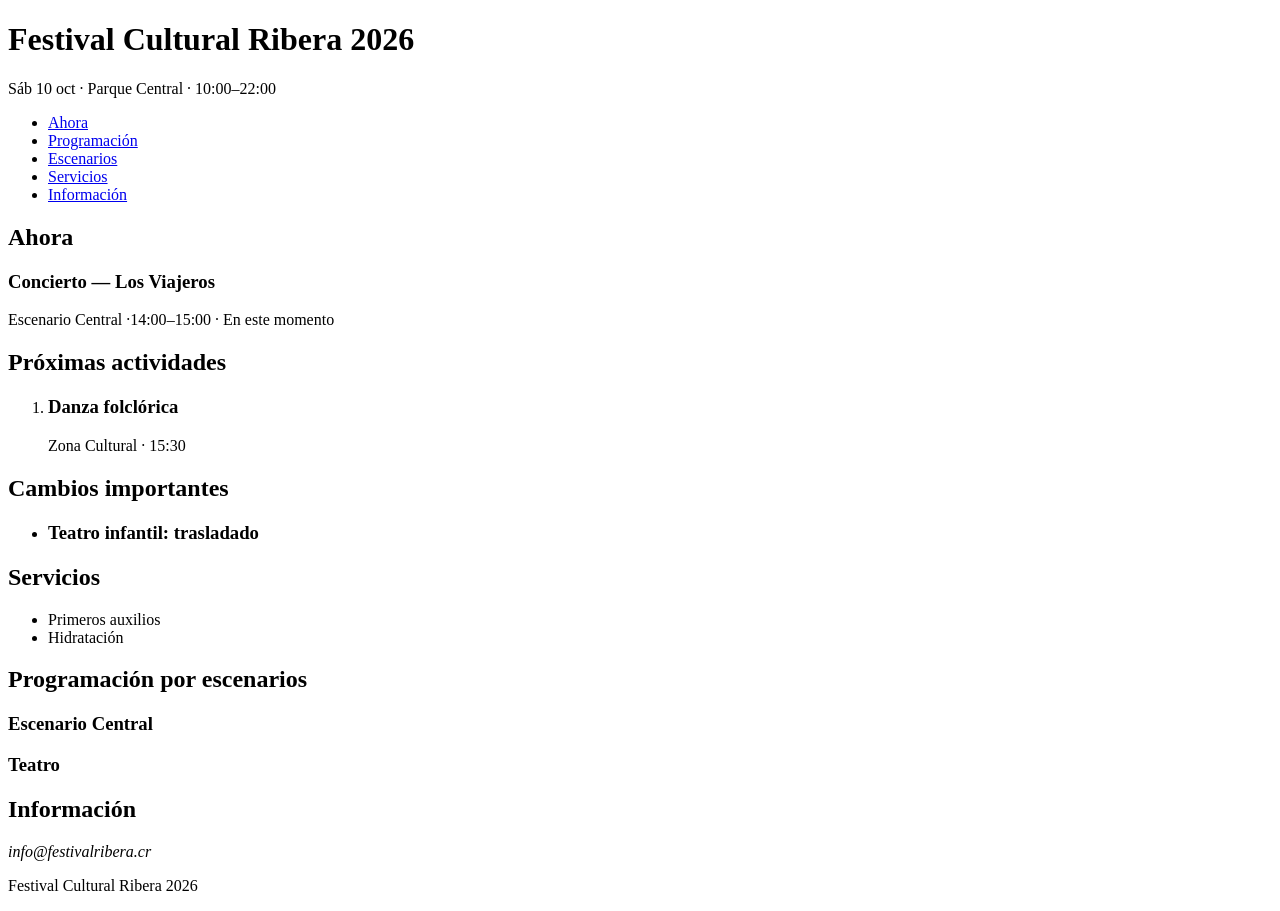
==== caso2/index.html @ f2c65383 "Creacion de jeraquia y encabezados para caso 2" ====
<!DOCTYPE html>
<html lang="es">
    <head>
        <meta charset="UTF-8">
        <meta name="viewport" content="width=device-width, initial-scale=1.0">
        <title>Centro de control * Expedicion Bosque Nuboso 2026</title>
        <link rel="stylesheet" href="css/estilos.css">
    </head>
    <body>
        <header>
            <h1>Festival Cultural Ribera 2026</h1>
            <p><time datetime="2026-10-10">Sáb 10 oct</time> · Parque Central · 10:00–22:00</p>
        </header>
        <nav aria-label="Secciones">
            <ul>
                <li><a href="#ahora"aria-current="page">Ahora</a></li>
                <li><a href="#programacion">Programación</a></li>
                <li><a href="#escenarios">Escenarios</a></li>
                <li><a href="#servicios">Servicios</a></li>
                <li><a href="#info">Información</a></li>
            </ul>
        </nav>
        <main>
            <section id="ahora" aria-labelledby="t-ahora">
                <h2 id="t-ahora">Ahora</h2>
                <article><h3>Concierto — Los Viajeros</h3>
                    <p>Escenario Central ·<time datetime="14:00">14:00</time>–<time datetime="15:00">15:00</time> · En este momento</p>
                </article>
            </section>
            <section id="proximas" aria-labelledby="t-prox">
                <h2 id="t-prox">Próximas actividades</h2>
                <ol><li>
                    <article>
                        <h3>Danza folclórica</h3>
                        <p>Zona Cultural · 15:30</p>
                    </article>
                </li></ol>
            </section>
            <section id="cambios" aria-labelledby="t-cam">
                <h2 id="t-cam">Cambios importantes</h2>
                <ul><li>
                    <article>
                        <h3>Teatro infantil: trasladado</h3>
                    </article>
                </li></ul>
            </section>
            <section id="servicios" aria-labelledby="t-serv">
                <h2 id="t-serv">Servicios</h2>
                <ul>
                    <li>Primeros auxilios</li>
                    <li>Hidratación</li>
                </ul>
            </section>
            <section id="programacion" aria-labelledby="t-prog">
                <h2 id="t-prog">Programación por escenarios</h2>
                <section>
                    <h3>Escenario Central</h3>
                </section>
            <section>
                <h3>Teatro</h3>
            </section>
        </section>
        <aside id="info" aria-labelledby="t-info">
            <h2 id="t-info">Información</h2>
            <address>info@festivalribera.cr</address>
        </aside>
    </main>
<footer>
    <p>Festival Cultural Ribera 2026</p>
</footer>
</body>
</html>
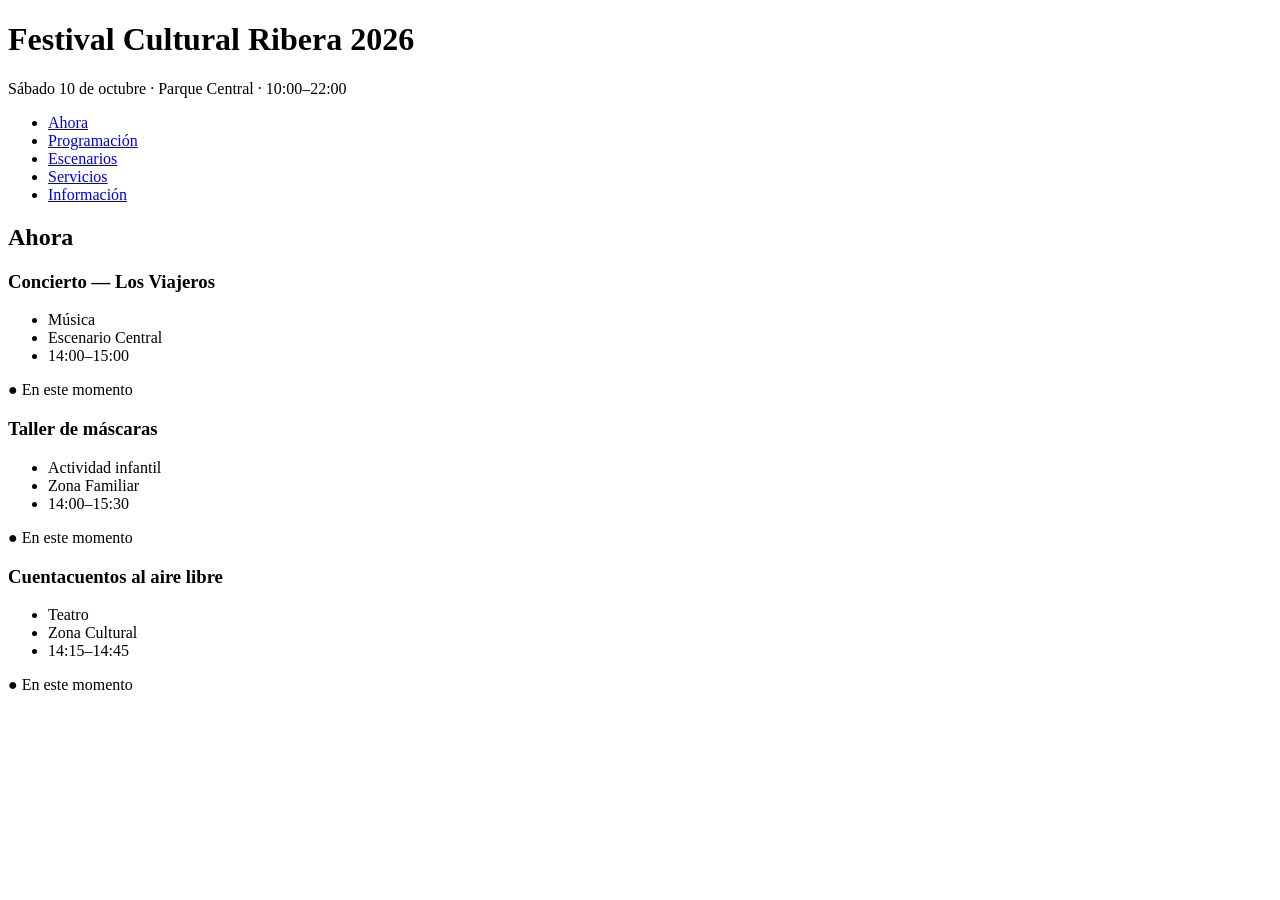
==== commit 90d6b28e: "Creacion de menu con nav y seccion Ahora para caso 2" ====
--- a/caso2/index.html
+++ b/caso2/index.html
@@ -7,66 +7,53 @@
         <link rel="stylesheet" href="css/estilos.css">
     </head>
     <body>
-        <header>
-            <h1>Festival Cultural Ribera 2026</h1>
-            <p><time datetime="2026-10-10">Sáb 10 oct</time> · Parque Central · 10:00–22:00</p>
-        </header>
-        <nav aria-label="Secciones">
-            <ul>
-                <li><a href="#ahora"aria-current="page">Ahora</a></li>
-                <li><a href="#programacion">Programación</a></li>
-                <li><a href="#escenarios">Escenarios</a></li>
-                <li><a href="#servicios">Servicios</a></li>
-                <li><a href="#info">Información</a></li>
-            </ul>
-        </nav>
-        <main>
-            <section id="ahora" aria-labelledby="t-ahora">
-                <h2 id="t-ahora">Ahora</h2>
-                <article><h3>Concierto — Los Viajeros</h3>
-                    <p>Escenario Central ·<time datetime="14:00">14:00</time>–<time datetime="15:00">15:00</time> · En este momento</p>
-                </article>
-            </section>
-            <section id="proximas" aria-labelledby="t-prox">
-                <h2 id="t-prox">Próximas actividades</h2>
-                <ol><li>
-                    <article>
-                        <h3>Danza folclórica</h3>
-                        <p>Zona Cultural · 15:30</p>
-                    </article>
-                </li></ol>
-            </section>
-            <section id="cambios" aria-labelledby="t-cam">
-                <h2 id="t-cam">Cambios importantes</h2>
-                <ul><li>
-                    <article>
-                        <h3>Teatro infantil: trasladado</h3>
-                    </article>
-                </li></ul>
-            </section>
-            <section id="servicios" aria-labelledby="t-serv">
-                <h2 id="t-serv">Servicios</h2>
-                <ul>
-                    <li>Primeros auxilios</li>
-                    <li>Hidratación</li>
-                </ul>
-            </section>
-            <section id="programacion" aria-labelledby="t-prog">
-                <h2 id="t-prog">Programación por escenarios</h2>
-                <section>
-                    <h3>Escenario Central</h3>
-                </section>
-            <section>
-                <h3>Teatro</h3>
-            </section>
-        </section>
-        <aside id="info" aria-labelledby="t-info">
-            <h2 id="t-info">Información</h2>
-            <address>info@festivalribera.cr</address>
-        </aside>
-    </main>
-<footer>
-    <p>Festival Cultural Ribera 2026</p>
-</footer>
+<header>
+  <h1>Festival Cultural Ribera 2026</h1>
+  <p>Sábado 10 de octubre · Parque Central · 10:00–22:00</p>
+</header>
+<nav aria-label="Secciones del festival">
+  <ul>
+    <li><a href="#ahora" aria-current="page">Ahora</a></li>
+    <li><a href="#programacion">Programación</a></li>
+    <li><a href="#escenarios">Escenarios</a></li>
+    <li><a href="#servicios">Servicios</a></li>
+    <li><a href="#informacion">Información</a></li>
+  </ul>
+</nav>
+
+<section id="ahora" aria-labelledby="t-ahora">
+  <h2 id="t-ahora">Ahora</h2>
+
+  <article>
+    <h3>Concierto — Los Viajeros</h3>
+    <ul>
+      <li>Música</li>
+      <li>Escenario Central</li>
+      <li><time datetime="14:00">14:00</time>–<time datetime="15:00">15:00</time></li>
+    </ul>
+    <span class="estado">● En este momento</span>
+  </article>
+
+  <article>
+    <h3>Taller de máscaras</h3>
+    <ul>
+      <li>Actividad infantil</li>
+      <li>Zona Familiar</li>
+      <li><time datetime="14:00">14:00</time>–<time datetime="15:30">15:30</time></li>
+    </ul>
+    <span class="estado">● En este momento</span>
+  </article>
+
+  <article>
+    <h3>Cuentacuentos al aire libre</h3>
+    <ul>
+      <li>Teatro</li>
+      <li>Zona Cultural</li>
+      <li><time datetime="14:15">14:15</time>–<time datetime="14:45">14:45</time></li>
+    </ul>
+    <span class="estado">● En este momento</span>
+  </article>
+</section>
+</main>
 </body>
 </html>
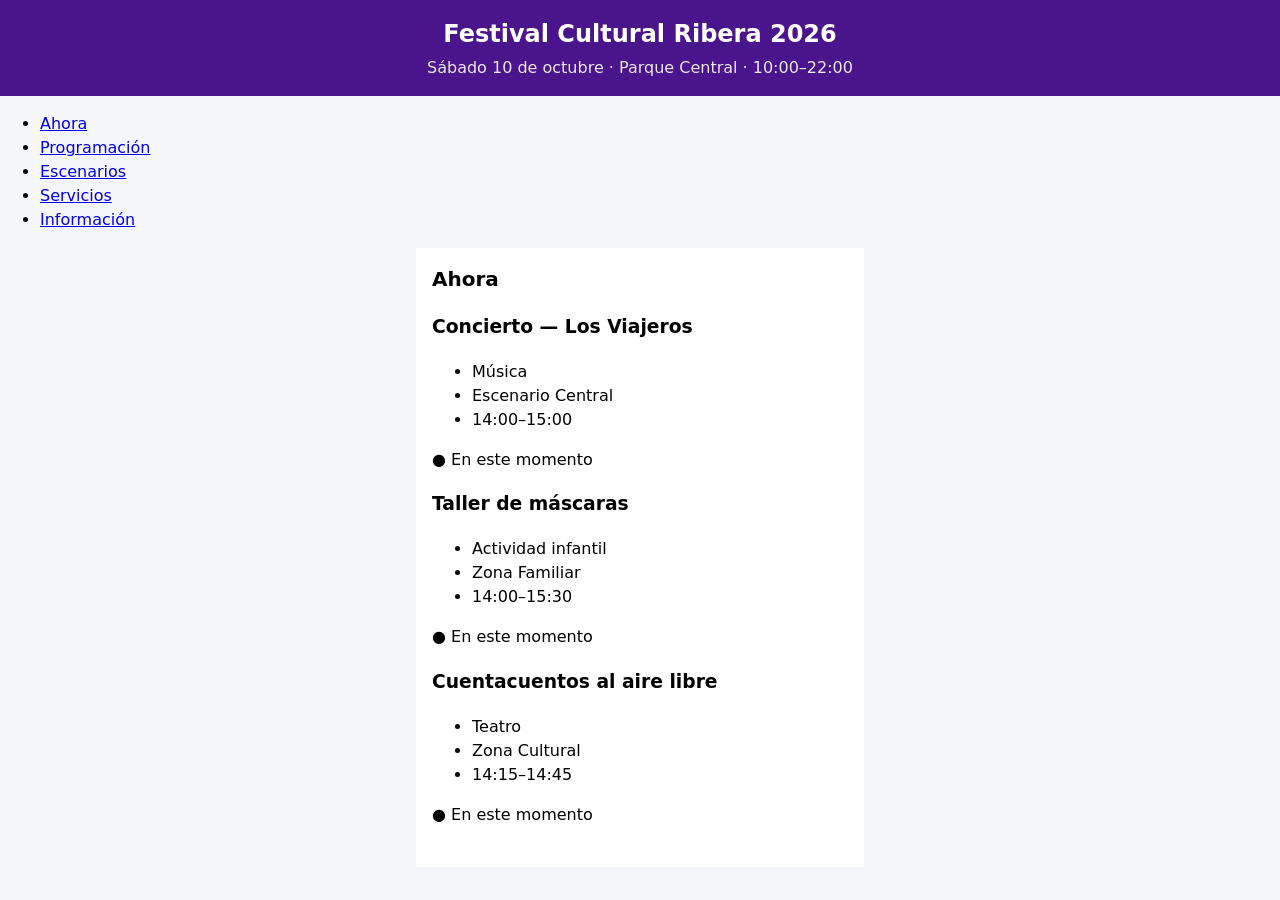
==== commit 525a5dbb: "Creacion de Misiones y Resumen con HTML semantico y su respectivo CSS con Flex" ====
--- a/caso2/index.html
+++ b/caso2/index.html
@@ -7,7 +7,7 @@
         <link rel="stylesheet" href="css/estilos.css">
     </head>
     <body>
-<header>
+<header class="cabecera">
   <h1>Festival Cultural Ribera 2026</h1>
   <p>Sábado 10 de octubre · Parque Central · 10:00–22:00</p>
 </header>
@@ -20,7 +20,7 @@
     <li><a href="#informacion">Información</a></li>
   </ul>
 </nav>
-
+<main class="contenedor">
 <section id="ahora" aria-labelledby="t-ahora">
   <h2 id="t-ahora">Ahora</h2>
 
--- a/caso2/css/estilos.css
+++ b/caso2/css/estilos.css
@@ -0,0 +1,40 @@
+*, *::before, *::after { 
+    box-sizing: border-box; 
+}
+body { 
+    margin: 0; 
+    font-family: system-ui, sans-serif; 
+    line-height: 1.5; 
+    background: #f6f7fb; 
+}
+.cabecera { 
+    background: #4a148c; 
+    color: #fff; 
+    padding: 1rem;
+    text-align: center; 
+}
+.cabecera h1 { 
+    margin: 0 0 .25rem; 
+    font-size: 1.5rem; 
+}
+.cabecera p { 
+    margin: 0;
+     opacity: .9; 
+    }
+.contenedor {
+  width: 100%;
+  max-width: 28rem;
+  margin: 0 auto;
+  padding: 1rem;
+  background: #fff;
+}
+section { 
+    margin-bottom: 1.5rem; 
+}
+h2 { 
+    font-size: 1.25rem; 
+    margin: 0 0 .5rem; 
+}
+p { 
+    margin: 0 0 .5rem; 
+}
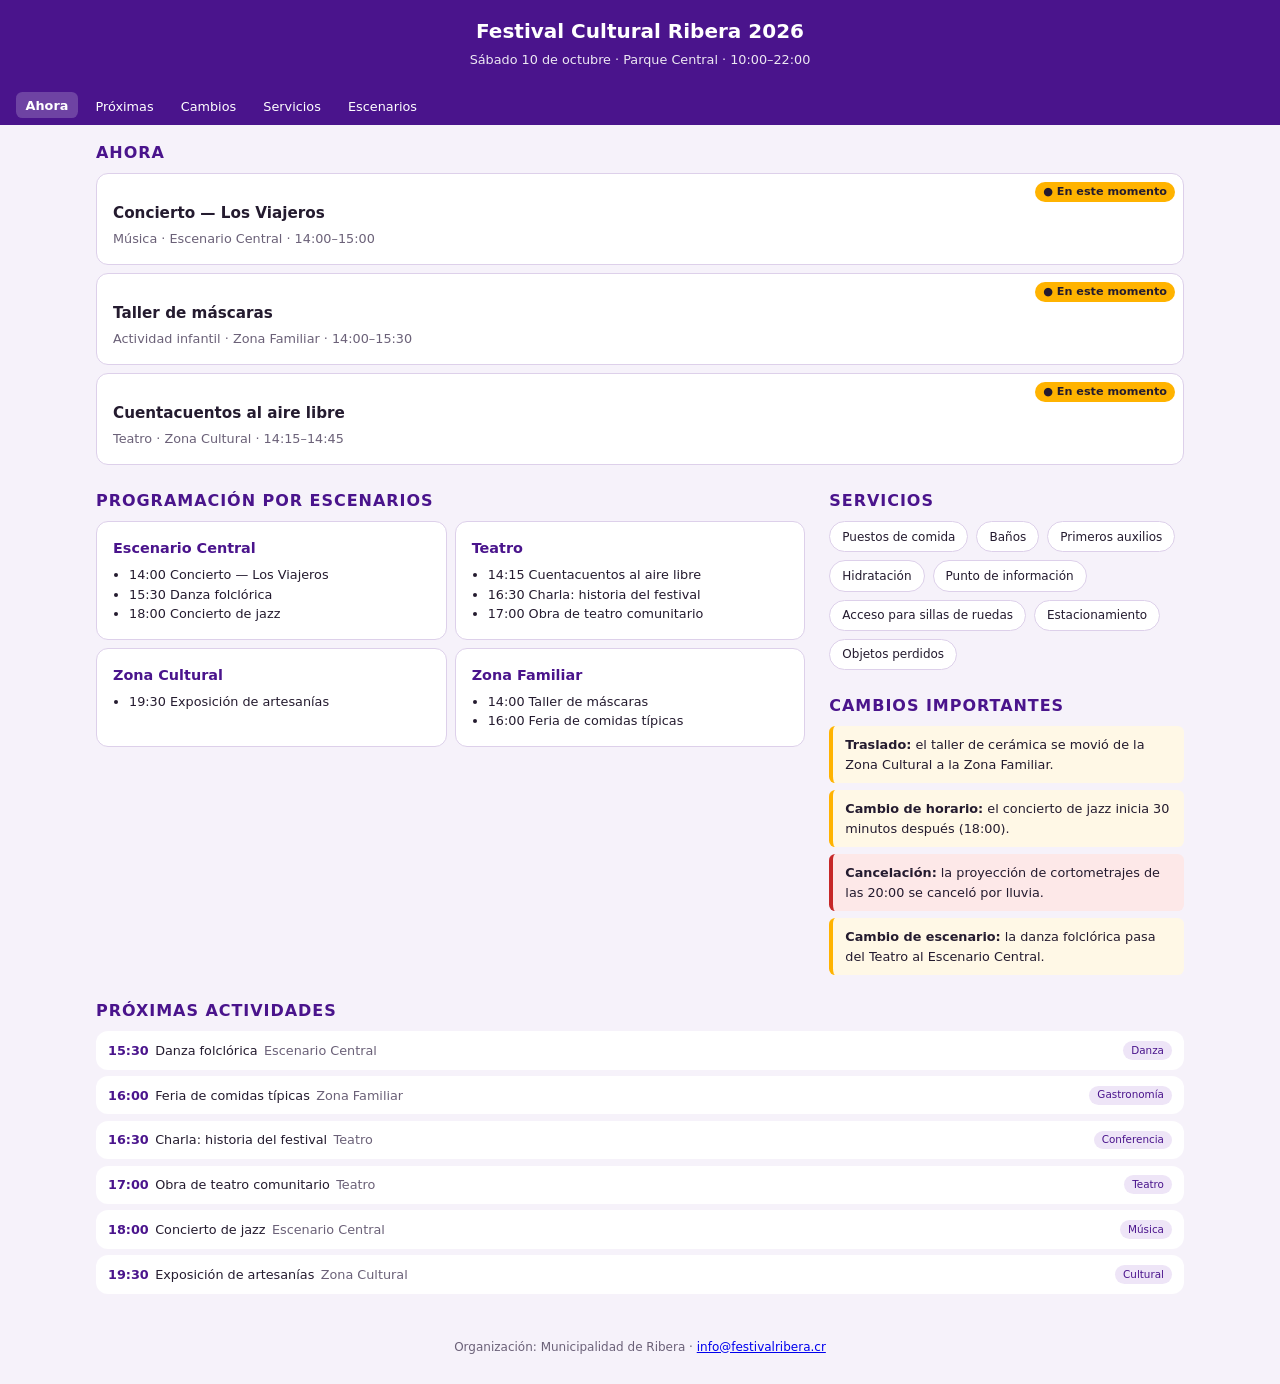
==== commit 7f87b8df: "Modificar caso 2 y agregar CSS en formato distinto al caso 1" ====
--- a/caso2/index.html
+++ b/caso2/index.html
@@ -1,59 +1,123 @@
 <!DOCTYPE html>
 <html lang="es">
-    <head>
-        <meta charset="UTF-8">
-        <meta name="viewport" content="width=device-width, initial-scale=1.0">
-        <title>Centro de control * Expedicion Bosque Nuboso 2026</title>
-        <link rel="stylesheet" href="css/estilos.css">
-    </head>
-    <body>
+<head>
+  <meta charset="UTF-8">
+  <meta name="viewport" content="width=device-width, initial-scale=1.0">
+  <title>Panel del festival · Festival Cultural Ribera 2026</title>
+  <link rel="stylesheet" href="css/estilos.css">
+</head>
+<body>
 <header class="cabecera">
   <h1>Festival Cultural Ribera 2026</h1>
   <p>Sábado 10 de octubre · Parque Central · 10:00–22:00</p>
 </header>
-<nav aria-label="Secciones del festival">
-  <ul>
-    <li><a href="#ahora" aria-current="page">Ahora</a></li>
-    <li><a href="#programacion">Programación</a></li>
-    <li><a href="#escenarios">Escenarios</a></li>
-    <li><a href="#servicios">Servicios</a></li>
-    <li><a href="#informacion">Información</a></li>
+
+<nav class="nav" aria-label="Secciones del festival">
+  <ul class="nav__lista">
+    <li><a class="nav__enlace" href="#ahora" aria-current="page">Ahora</a></li>
+    <li><a class="nav__enlace" href="#proximas">Próximas</a></li>
+    <li><a class="nav__enlace" href="#cambios">Cambios</a></li>
+    <li><a class="nav__enlace" href="#servicios">Servicios</a></li>
+    <li><a class="nav__enlace" href="#escenarios">Escenarios</a></li>
   </ul>
 </nav>
+
 <main class="contenedor">
-<section id="ahora" aria-labelledby="t-ahora">
-  <h2 id="t-ahora">Ahora</h2>
 
-  <article>
-    <h3>Concierto — Los Viajeros</h3>
-    <ul>
-      <li>Música</li>
-      <li>Escenario Central</li>
-      <li><time datetime="14:00">14:00</time>–<time datetime="15:00">15:00</time></li>
+  <section id="ahora" aria-labelledby="t-ahora">
+    <h2 id="t-ahora">Ahora</h2>
+    <ul class="tarjetas-ahora">
+      <li><article class="actividad-ahora">
+        <span class="etiqueta-ahora">● En este momento</span>
+        <h3>Concierto — Los Viajeros</h3>
+        <p>Música · Escenario Central · <time datetime="14:00">14:00</time>–<time datetime="15:00">15:00</time></p>
+      </article></li>
+      <li><article class="actividad-ahora">
+        <span class="etiqueta-ahora">● En este momento</span>
+        <h3>Taller de máscaras</h3>
+        <p>Actividad infantil · Zona Familiar · <time datetime="14:00">14:00</time>–<time datetime="15:30">15:30</time></p>
+      </article></li>
+      <li><article class="actividad-ahora">
+        <span class="etiqueta-ahora">● En este momento</span>
+        <h3>Cuentacuentos al aire libre</h3>
+        <p>Teatro · Zona Cultural · <time datetime="14:15">14:15</time>–<time datetime="14:45">14:45</time></p>
+      </article></li>
     </ul>
-    <span class="estado">● En este momento</span>
-  </article>
+  </section>
 
-  <article>
-    <h3>Taller de máscaras</h3>
-    <ul>
-      <li>Actividad infantil</li>
-      <li>Zona Familiar</li>
-      <li><time datetime="14:00">14:00</time>–<time datetime="15:30">15:30</time></li>
+  <section id="proximas" aria-labelledby="t-proximas">
+    <h2 id="t-proximas">Próximas actividades</h2>
+    <ol class="proximas">
+      <li><time datetime="15:30">15:30</time> Danza folclórica <span class="escenario-nombre">Escenario Central</span> <span class="categoria categoria--danza">Danza</span></li>
+      <li><time datetime="16:00">16:00</time> Feria de comidas típicas <span class="escenario-nombre">Zona Familiar</span> <span class="categoria categoria--gastronomia">Gastronomía</span></li>
+      <li><time datetime="16:30">16:30</time> Charla: historia del festival <span class="escenario-nombre">Teatro</span> <span class="categoria categoria--conferencia">Conferencia</span></li>
+      <li><time datetime="17:00">17:00</time> Obra de teatro comunitario <span class="escenario-nombre">Teatro</span> <span class="categoria categoria--teatro">Teatro</span></li>
+      <li><time datetime="18:00">18:00</time> Concierto de jazz <span class="escenario-nombre">Escenario Central</span> <span class="categoria categoria--musica">Música</span></li>
+      <li><time datetime="19:30">19:30</time> Exposición de artesanías <span class="escenario-nombre">Zona Cultural</span> <span class="categoria categoria--conferencia">Cultural</span></li>
+    </ol>
+  </section>
+
+  <section id="cambios" aria-labelledby="t-cambios">
+    <h2 id="t-cambios">Cambios importantes</h2>
+    <ul class="cambios">
+      <li class="cambio cambio--traslado"><strong>Traslado:</strong> el taller de cerámica se movió de la Zona Cultural a la Zona Familiar.</li>
+      <li class="cambio cambio--horario"><strong>Cambio de horario:</strong> el concierto de jazz inicia 30 minutos después (18:00).</li>
+      <li class="cambio cambio--cancelacion"><strong>Cancelación:</strong> la proyección de cortometrajes de las 20:00 se canceló por lluvia.</li>
+      <li class="cambio cambio--escenario"><strong>Cambio de escenario:</strong> la danza folclórica pasa del Teatro al Escenario Central.</li>
     </ul>
-    <span class="estado">● En este momento</span>
-  </article>
+  </section>
 
-  <article>
-    <h3>Cuentacuentos al aire libre</h3>
-    <ul>
-      <li>Teatro</li>
-      <li>Zona Cultural</li>
-      <li><time datetime="14:15">14:15</time>–<time datetime="14:45">14:45</time></li>
+  <section id="servicios" aria-labelledby="t-servicios">
+    <h2 id="t-servicios">Servicios</h2>
+    <ul class="servicios">
+      <li>Puestos de comida</li>
+      <li>Baños</li>
+      <li>Primeros auxilios</li>
+      <li>Hidratación</li>
+      <li>Punto de información</li>
+      <li>Acceso para sillas de ruedas</li>
+      <li>Estacionamiento</li>
+      <li>Objetos perdidos</li>
     </ul>
-    <span class="estado">● En este momento</span>
-  </article>
-</section>
+  </section>
+
+  <section id="escenarios" aria-labelledby="t-escenarios">
+    <h2 id="t-escenarios">Programación por escenarios</h2>
+    <div class="escenarios">
+      <article class="escenario-tarjeta">
+        <h3>Escenario Central</h3>
+        <ul>
+          <li><time datetime="14:00">14:00</time> Concierto — Los Viajeros</li>
+          <li><time datetime="15:30">15:30</time> Danza folclórica</li>
+          <li><time datetime="18:00">18:00</time> Concierto de jazz</li>
+        </ul>
+      </article>
+      <article class="escenario-tarjeta">
+        <h3>Teatro</h3>
+        <ul>
+          <li><time datetime="14:15">14:15</time> Cuentacuentos al aire libre</li>
+          <li><time datetime="16:30">16:30</time> Charla: historia del festival</li>
+          <li><time datetime="17:00">17:00</time> Obra de teatro comunitario</li>
+        </ul>
+      </article>
+      <article class="escenario-tarjeta">
+        <h3>Zona Cultural</h3>
+        <ul><li><time datetime="19:30">19:30</time> Exposición de artesanías</li></ul>
+      </article>
+      <article class="escenario-tarjeta">
+        <h3>Zona Familiar</h3>
+        <ul>
+          <li><time datetime="14:00">14:00</time> Taller de máscaras</li>
+          <li><time datetime="16:00">16:00</time> Feria de comidas típicas</li>
+        </ul>
+      </article>
+    </div>
+  </section>
+
 </main>
+
+<footer>
+  <p>Organización: Municipalidad de Ribera · <a href="mailto:info@festivalribera.cr">info@festivalribera.cr</a></p>
+</footer>
 </body>
 </html>
--- a/caso2/css/estilos.css
+++ b/caso2/css/estilos.css
@@ -1,40 +1,241 @@
-*, *::before, *::after { 
-    box-sizing: border-box; 
-}
-body { 
-    margin: 0; 
-    font-family: system-ui, sans-serif; 
-    line-height: 1.5; 
-    background: #f6f7fb; 
-}
-.cabecera { 
-    background: #4a148c; 
-    color: #fff; 
-    padding: 1rem;
-    text-align: center; 
-}
-.cabecera h1 { 
-    margin: 0 0 .25rem; 
-    font-size: 1.5rem; 
-}
-.cabecera p { 
-    margin: 0;
-     opacity: .9; 
+*, *::before, *::after { box-sizing: border-box; }
+
+:root {
+  --color-primario: #4a148c;
+  --color-acento: #ffb300;
+  --color-fondo: #f6f2fa;
+  --color-superficie: #fff;
+  --color-borde: #ddd0ea;
+  --color-texto: #241b2f;
+  --color-texto-suave: #6b6178;
+  --espacio-2: .5rem;
+  --espacio-3: 1rem;
+  --espacio-4: 1.5rem;
+  --radio: .75rem;
+}
+
+/*  Base (móvil primero: 320–600px)  */
+body {
+    margin: 0;
+    font-family: system-ui, sans-serif;
+    line-height: 1.5;
+    background: var(--color-fondo);
+    color: var(--color-texto);
+}
+
+img { max-width: 100%; height: auto; }
+
+.cabecera {
+    background: var(--color-primario);
+    color: #fff;
+    padding: var(--espacio-3);
+    text-align: center;
+}
+
+.cabecera h1 { margin: 0 0 .25rem; font-size: 1.25rem; }
+.cabecera p { margin: 0; opacity: .9; font-size: .8rem; }
+
+/* Nav en Flexbox, sticky para no perderla al hacer scroll */
+.nav {
+    position: sticky;
+    top: 0;
+    z-index: 20;
+    background: var(--color-primario);
+}
+
+.nav__lista {
+    list-style: none;
+    margin: 0;
+    padding: .5rem var(--espacio-3);
+    display: flex;
+    flex-wrap: wrap;
+    gap: .5rem;
+}
+
+.nav__enlace {
+    color: #fff;
+    text-decoration: none;
+    padding: .35rem .6rem;
+    border-radius: .4rem;
+    font-size: .8rem;
+}
+
+.nav__enlace[aria-current="page"] {
+    background: rgba(255,255,255,.2);
+    font-weight: 700;
+}
+
+.contenedor {
+    width: 100%;
+    margin: 0 auto;
+    padding: var(--espacio-3);
+}
+
+section { margin-bottom: var(--espacio-4); }
+
+h2 {
+    font-size: 1rem;
+    text-transform: uppercase;
+    letter-spacing: .06em;
+    color: var(--color-primario);
+    margin: 0 0 var(--espacio-2);
+}
+
+/* Zona "Ahora" */
+.tarjetas-ahora {
+    list-style: none;
+    margin: 0;
+    padding: 0;
+    display: flex;
+    flex-direction: column;
+    gap: var(--espacio-2);
+}
+
+.actividad-ahora {
+    position: relative;
+    background: var(--color-superficie);
+    border: 1px solid var(--color-borde);
+    border-radius: var(--radio);
+    padding: var(--espacio-3);
+    padding-top: 1.75rem;
+}
+
+.actividad-ahora h3 { margin: 0 0 .25rem; font-size: .95rem; }
+.actividad-ahora p { margin: 0; font-size: .8rem; color: var(--color-texto-suave); }
+
+/* "En este momento" superpuesta sobre la tarjeta */
+.etiqueta-ahora {
+    position: absolute;
+    top: .5rem;
+    right: .5rem;
+    background: var(--color-acento);
+    color: #241b2f;
+    font-size: .7rem;
+    font-weight: 700;
+    padding: .1rem .5rem;
+    border-radius: 999px;
+}
+
+/* Próximas actividades */
+.proximas {
+    list-style: none;
+    margin: 0;
+    padding: 0;
+    display: flex;
+    flex-direction: column;
+    gap: .4rem;
+}
+
+.proximas li {
+    display: flex;
+    flex-wrap: wrap;
+    align-items: center;
+    gap: .4rem;
+    background: var(--color-superficie);
+    border-radius: var(--radio);
+    padding: .6rem .75rem;
+    font-size: .8rem;
+}
+
+.proximas time { font-weight: 700; color: var(--color-primario); }
+.escenario-nombre { color: var(--color-texto-suave); }
+
+.categoria {
+    margin-left: auto;
+    font-size: .65rem;
+    padding: .1rem .5rem;
+    border-radius: 999px;
+    background: #eee5f7;
+    color: var(--color-primario);
+}
+
+.cambios {
+    list-style: none;
+    margin: 0;
+    padding: 0;
+    display: flex;
+    flex-direction: column;
+    gap: .4rem;
+}
+
+.cambio {
+    border-left: 4px solid var(--color-acento);
+    background: #fff8e6;
+    padding: .6rem .75rem;
+    border-radius: .4rem;
+    font-size: .8rem;
+}
+
+.cambio--cancelacion { border-left-color: #c62828; background: #fde8e8; }
+
+/* Servicios */
+.servicios {
+    list-style: none;
+    margin: 0;
+    padding: 0;
+    display: flex;
+    flex-wrap: wrap;
+    gap: .5rem;
+}
+
+.servicios li {
+    background: var(--color-superficie);
+    border: 1px solid var(--color-borde);
+    border-radius: 999px;
+    padding: .35rem .75rem;
+    font-size: .75rem;
+}
+
+/* Programación por escenarios: principalmente CSS Grid */
+.escenarios {
+    display: grid;
+    gap: var(--espacio-2);
+    grid-template-columns: 1fr;
+}
+
+.escenario-tarjeta {
+    background: var(--color-superficie);
+    border: 1px solid var(--color-borde);
+    border-radius: var(--radio);
+    padding: var(--espacio-3);
+}
+
+.escenario-tarjeta h3 { margin: 0 0 .35rem; font-size: .9rem; color: var(--color-primario); }
+.escenario-tarjeta ul { margin: 0; padding-left: 1rem; font-size: .8rem; }
+
+footer {
+    text-align: center;
+    padding: var(--espacio-3);
+    font-size: .75rem;
+    color: var(--color-texto-suave);
+}
+
+/*  tableta (601–1024px)  */
+@media (min-width: 601px) {
+    .contenedor { max-width: 40rem; }
+    .escenarios { grid-template-columns: repeat(2, 1fr); }
+    .servicios li { flex: 0 1 auto; }
+}
+
+/* escritorio (>1024px)  */
+@media (min-width: 1025px) {
+    .contenedor {
+        max-width: 70rem;
+        display: grid;
+        grid-template-columns: 2fr 1fr;
+        grid-template-areas:
+            "ahora     ahora"
+            "escenarios servicios"
+            "escenarios cambios"
+            "proximas  proximas";
+        gap: var(--espacio-4);
+        align-items: start;
     }
-.contenedor {
-  width: 100%;
-  max-width: 28rem;
-  margin: 0 auto;
-  padding: 1rem;
-  background: #fff;
-}
-section { 
-    margin-bottom: 1.5rem; 
-}
-h2 { 
-    font-size: 1.25rem; 
-    margin: 0 0 .5rem; 
-}
-p { 
-    margin: 0 0 .5rem; 
+    section { margin-bottom: 0; }
+    #ahora      { grid-area: ahora; }
+    #escenarios { grid-area: escenarios; }
+    #servicios  { grid-area: servicios; }
+    #cambios    { grid-area: cambios; }
+    #proximas   { grid-area: proximas; }
+    .escenarios { grid-template-columns: repeat(2, 1fr); }
 }
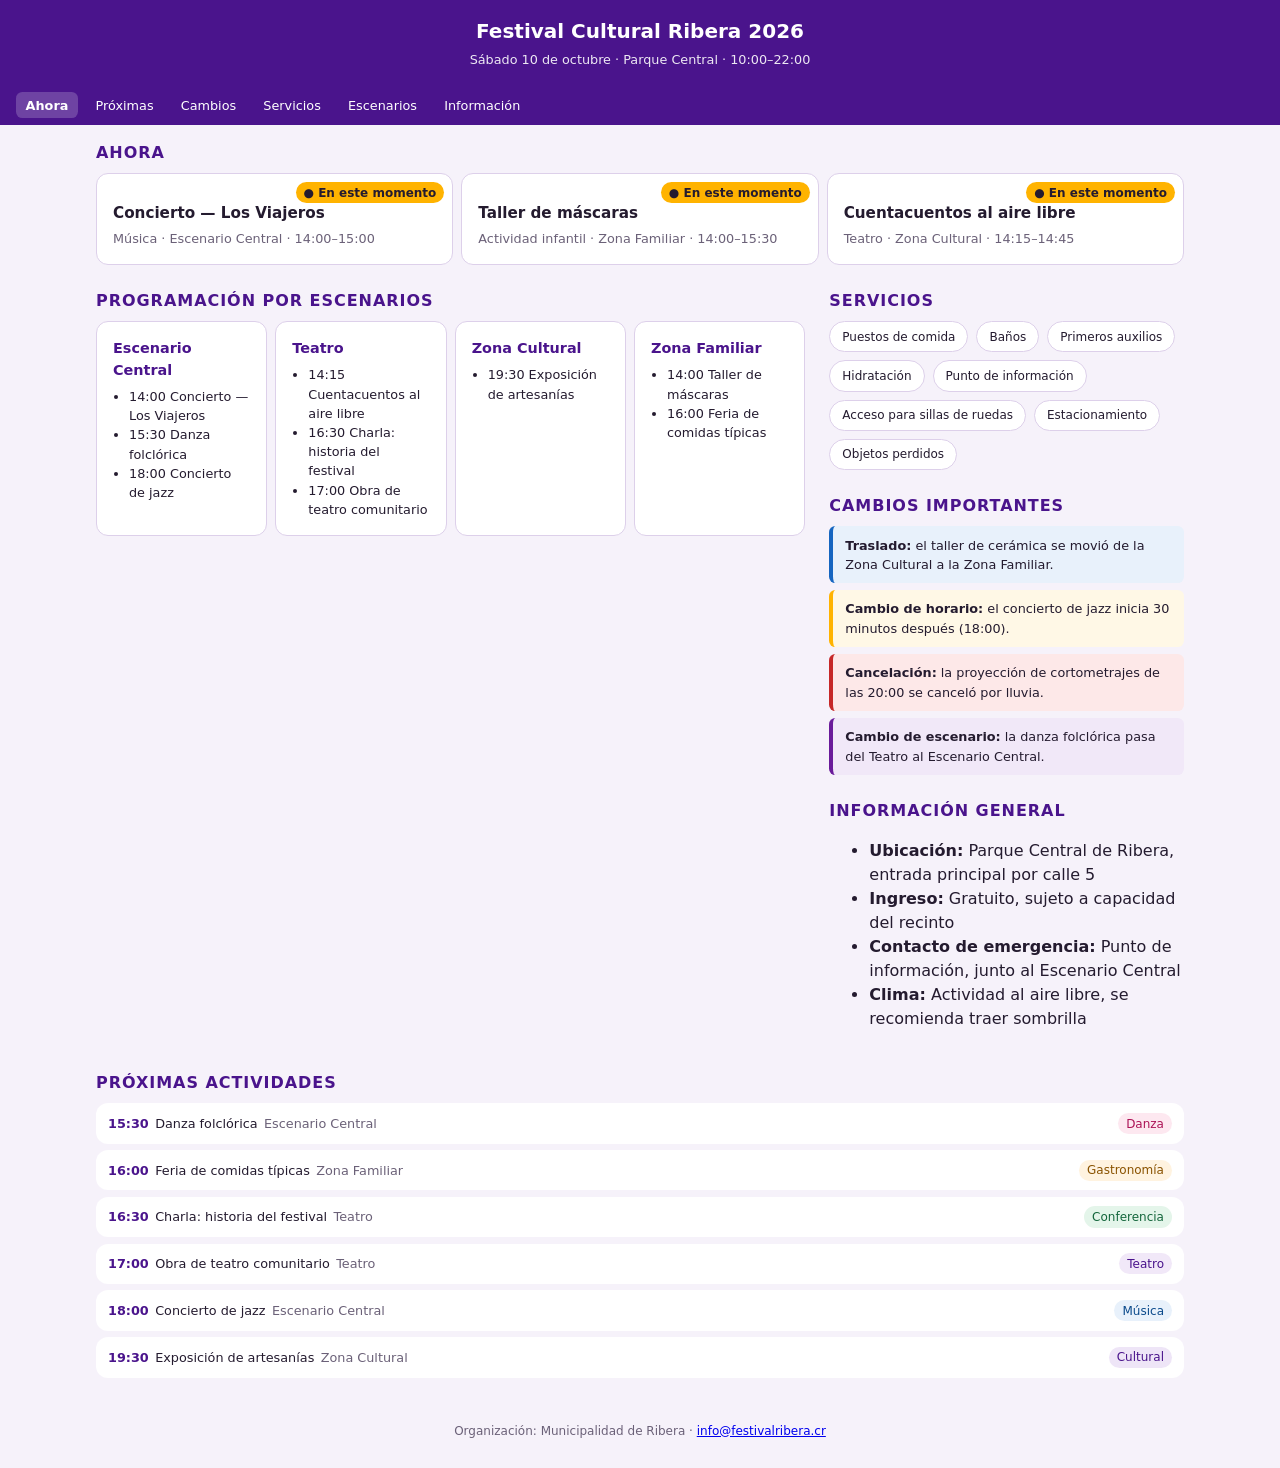
==== commit 8b75e509: "Agregear seccion informacion correctamente tras pruebas en caso 2" ====
--- a/caso2/index.html
+++ b/caso2/index.html
@@ -19,6 +19,7 @@
     <li><a class="nav__enlace" href="#cambios">Cambios</a></li>
     <li><a class="nav__enlace" href="#servicios">Servicios</a></li>
     <li><a class="nav__enlace" href="#escenarios">Escenarios</a></li>
+    <li><a class="nav__enlace" href="#informacion">Información</a></li>
   </ul>
 </nav>
 
@@ -28,17 +29,17 @@
     <h2 id="t-ahora">Ahora</h2>
     <ul class="tarjetas-ahora">
       <li><article class="actividad-ahora">
-        <span class="etiqueta-ahora">● En este momento</span>
+<span class="etiqueta-ahora"><span aria-hidden="true">●</span> En este momento</span>
         <h3>Concierto — Los Viajeros</h3>
         <p>Música · Escenario Central · <time datetime="14:00">14:00</time>–<time datetime="15:00">15:00</time></p>
       </article></li>
       <li><article class="actividad-ahora">
-        <span class="etiqueta-ahora">● En este momento</span>
+        <span class="etiqueta-ahora"><span aria-hidden="true">●</span> En este momento</span>
         <h3>Taller de máscaras</h3>
         <p>Actividad infantil · Zona Familiar · <time datetime="14:00">14:00</time>–<time datetime="15:30">15:30</time></p>
       </article></li>
       <li><article class="actividad-ahora">
-        <span class="etiqueta-ahora">● En este momento</span>
+        <span class="etiqueta-ahora"><span aria-hidden="true">●</span> En este momento</span>
         <h3>Cuentacuentos al aire libre</h3>
         <p>Teatro · Zona Cultural · <time datetime="14:15">14:15</time>–<time datetime="14:45">14:45</time></p>
       </article></li>
@@ -53,7 +54,7 @@
       <li><time datetime="16:30">16:30</time> Charla: historia del festival <span class="escenario-nombre">Teatro</span> <span class="categoria categoria--conferencia">Conferencia</span></li>
       <li><time datetime="17:00">17:00</time> Obra de teatro comunitario <span class="escenario-nombre">Teatro</span> <span class="categoria categoria--teatro">Teatro</span></li>
       <li><time datetime="18:00">18:00</time> Concierto de jazz <span class="escenario-nombre">Escenario Central</span> <span class="categoria categoria--musica">Música</span></li>
-      <li><time datetime="19:30">19:30</time> Exposición de artesanías <span class="escenario-nombre">Zona Cultural</span> <span class="categoria categoria--conferencia">Cultural</span></li>
+      <li><time datetime="19:30">19:30</time> Exposición de artesanías <span class="escenario-nombre">Zona Cultural</span> <span class="categoria categoria--cultural">Cultural</span></li>
     </ol>
   </section>
 
@@ -80,6 +81,16 @@
       <li>Objetos perdidos</li>
     </ul>
   </section>
+
+<section id="informacion" aria-labelledby="t-informacion">
+  <h2 id="t-informacion">Información general</h2>
+  <ul class="informacion">
+    <li><strong>Ubicación:</strong> Parque Central de Ribera, entrada principal por calle 5</li>
+    <li><strong>Ingreso:</strong> Gratuito, sujeto a capacidad del recinto</li>
+    <li><strong>Contacto de emergencia:</strong> Punto de información, junto al Escenario Central</li>
+    <li><strong>Clima:</strong> Actividad al aire libre, se recomienda traer sombrilla</li>
+  </ul>
+</section>
 
   <section id="escenarios" aria-labelledby="t-escenarios">
     <h2 id="t-escenarios">Programación por escenarios</h2>
--- a/caso2/css/estilos.css
+++ b/caso2/css/estilos.css
@@ -48,9 +48,13 @@
     margin: 0;
     padding: .5rem var(--espacio-3);
     display: flex;
-    flex-wrap: wrap;
+    flex-wrap: nowrap;          /* una fila en teléfono */
+    overflow-x: auto;           /* scroll interno */
     gap: .5rem;
-}
+    scrollbar-width: none;
+}
+
+.nav__lista::-webkit-scrollbar { display: none; }
 
 .nav__enlace {
     color: #fff;
@@ -58,6 +62,15 @@
     padding: .35rem .6rem;
     border-radius: .4rem;
     font-size: .8rem;
+    white-space: nowrap;
+    flex: 0 0 auto;
+}
+
+.nav__enlace:hover,
+.nav__enlace:focus-visible {
+    background: rgba(255,255,255,.2);
+    outline: 2px solid var(--color-acento);
+    outline-offset: 2px;
 }
 
 .nav__enlace[aria-current="page"] {
@@ -71,7 +84,7 @@
     padding: var(--espacio-3);
 }
 
-section { margin-bottom: var(--espacio-4); }
+section { margin-bottom: var(--espacio-4); scroll-margin-top: 4rem; }
 
 h2 {
     font-size: 1rem;
@@ -110,7 +123,7 @@
     right: .5rem;
     background: var(--color-acento);
     color: #241b2f;
-    font-size: .7rem;
+    font-size: .75rem;
     font-weight: 700;
     padding: .1rem .5rem;
     border-radius: 999px;
@@ -142,12 +155,20 @@
 
 .categoria {
     margin-left: auto;
-    font-size: .65rem;
+    font-size: .75rem;
     padding: .1rem .5rem;
     border-radius: 999px;
     background: #eee5f7;
     color: var(--color-primario);
 }
+
+
+.categoria--musica      { background: #e8f1fb; color: #0b4a8b; }
+.categoria--teatro      { background: #f1e8f8; color: #4a148c; }
+.categoria--danza       { background: #fde8f0; color: #ad1457; }
+.categoria--gastronomia { background: #fff3e0; color: #8a5300; }
+.categoria--conferencia { background: #e4f5ea; color: #14663c; }
+.categoria--cultural    { background: #eee5f7; color: var(--color-primario); }
 
 .cambios {
     list-style: none;
@@ -166,6 +187,9 @@
     font-size: .8rem;
 }
 
+.cambio--traslado    { border-left-color: #1565c0; background: #e8f1fb; }
+.cambio--horario     { border-left-color: var(--color-acento); background: #fff8e6; }
+.cambio--escenario   { border-left-color: #6a1b9a; background: #f1e8f8; }
 .cambio--cancelacion { border-left-color: #c62828; background: #fde8e8; }
 
 /* Servicios */
@@ -203,6 +227,20 @@
 .escenario-tarjeta h3 { margin: 0 0 .35rem; font-size: .9rem; color: var(--color-primario); }
 .escenario-tarjeta ul { margin: 0; padding-left: 1rem; font-size: .8rem; }
 
+/* Información general */
+.info {
+    font-style: normal;
+    background: var(--color-superficie);
+    border: 1px solid var(--color-borde);
+    border-radius: var(--radio);
+    padding: var(--espacio-3);
+    font-size: .85rem;
+}
+
+.info p { margin: 0 0 .35rem; }
+.info p:last-child { margin-bottom: 0; }
+.info a { color: var(--color-primario); }
+
 footer {
     text-align: center;
     padding: var(--espacio-3);
@@ -215,6 +253,7 @@
     .contenedor { max-width: 40rem; }
     .escenarios { grid-template-columns: repeat(2, 1fr); }
     .servicios li { flex: 0 1 auto; }
+     .nav__lista { flex-wrap: wrap; overflow: visible; }   
 }
 
 /* escritorio (>1024px)  */
@@ -224,10 +263,11 @@
         display: grid;
         grid-template-columns: 2fr 1fr;
         grid-template-areas:
-            "ahora     ahora"
+            "ahora      ahora"
             "escenarios servicios"
             "escenarios cambios"
-            "proximas  proximas";
+            "escenarios informacion"
+            "proximas   proximas";
         gap: var(--espacio-4);
         align-items: start;
     }
@@ -236,6 +276,9 @@
     #escenarios { grid-area: escenarios; }
     #servicios  { grid-area: servicios; }
     #cambios    { grid-area: cambios; }
+    #informacion { grid-area: informacion; }
     #proximas   { grid-area: proximas; }
-    .escenarios { grid-template-columns: repeat(2, 1fr); }
+    .escenarios { grid-template-columns: repeat(4, 1fr); }
+    .tarjetas-ahora { flex-direction: row; }
+    .tarjetas-ahora li { flex: 1 1 0; }
 }
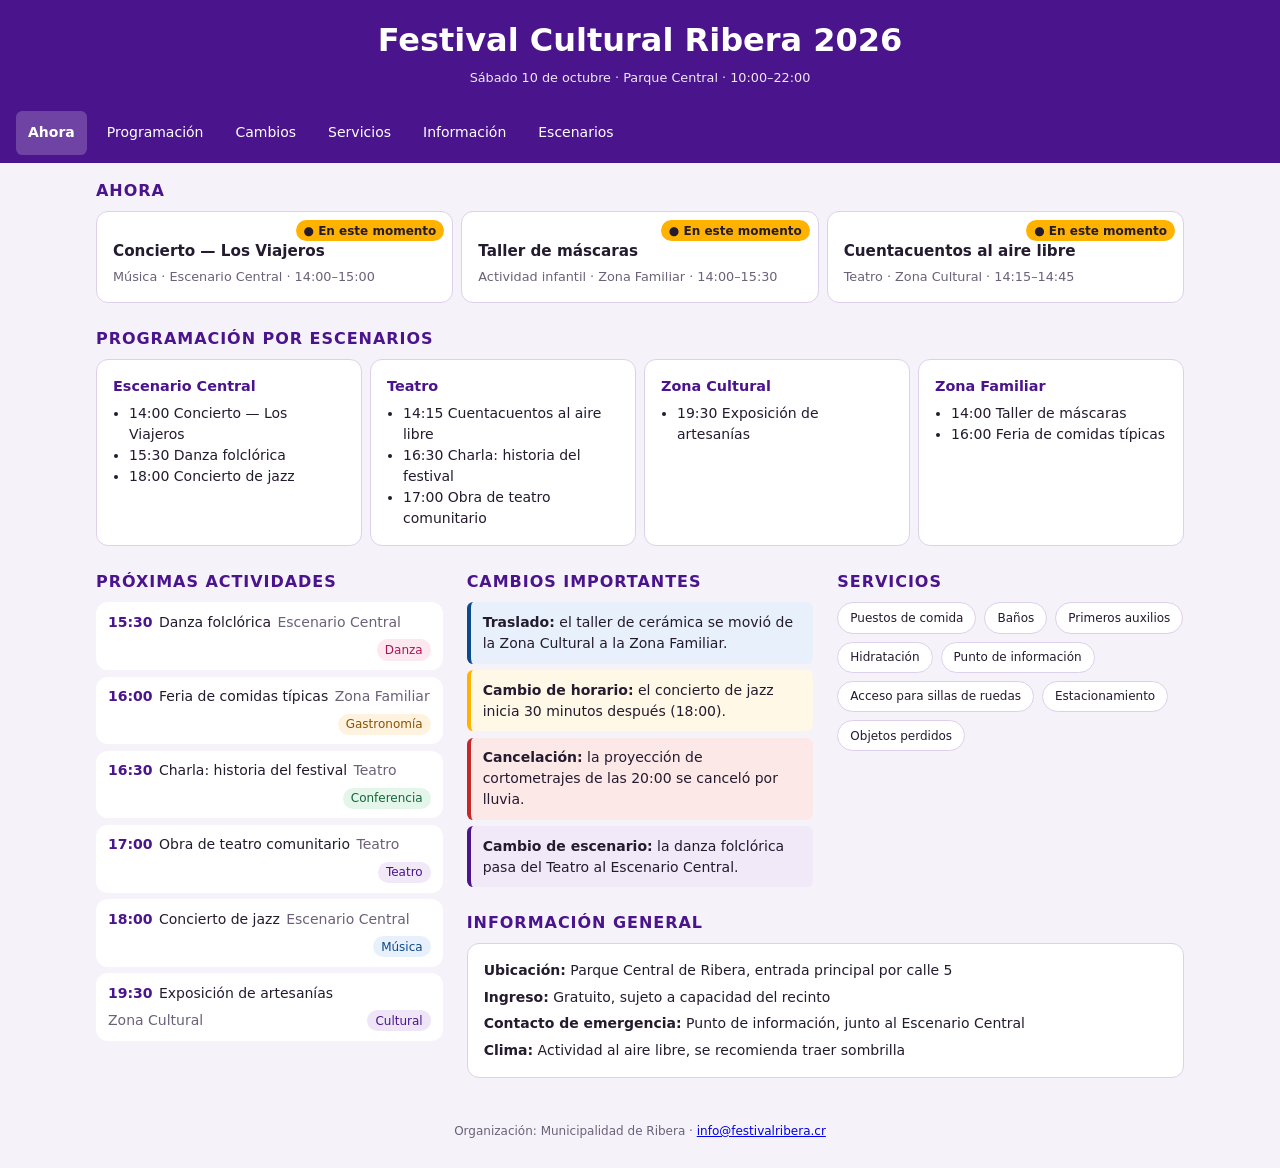
==== commit ee7bffd0: "Ajustes en colores, contraste y escritorio para caso 2" ====
--- a/caso2/index.html
+++ b/caso2/index.html
@@ -14,12 +14,12 @@
 
 <nav class="nav" aria-label="Secciones del festival">
   <ul class="nav__lista">
-    <li><a class="nav__enlace" href="#ahora" aria-current="page">Ahora</a></li>
-    <li><a class="nav__enlace" href="#proximas">Próximas</a></li>
+    <li><a class="nav__enlace" href="#ahora" aria-current="location">Ahora</a></li>
+    <li><a class="nav__enlace" href="#proximas">Programación</a></li>
     <li><a class="nav__enlace" href="#cambios">Cambios</a></li>
     <li><a class="nav__enlace" href="#servicios">Servicios</a></li>
+    <li><a class="nav__enlace" href="#informacion">Información</a></li>
     <li><a class="nav__enlace" href="#escenarios">Escenarios</a></li>
-    <li><a class="nav__enlace" href="#informacion">Información</a></li>
   </ul>
 </nav>
 
--- a/caso2/css/estilos.css
+++ b/caso2/css/estilos.css
@@ -8,6 +8,17 @@
   --color-borde: #ddd0ea;
   --color-texto: #241b2f;
   --color-texto-suave: #6b6178;
+  /* Categorías y avisos */
+  --color-musica: #0b4a8b;       --color-musica-fondo: #e8f1fb;
+  --color-teatro: #4a148c;       --color-teatro-fondo: #f1e8f8;
+  --color-danza: #ad1457;        --color-danza-fondo: #fde8f0;
+  --color-gastro: #8a5300;       --color-gastro-fondo: #fff3e0;
+  --color-conferencia: #14663c;  --color-conferencia-fondo: #e4f5ea;
+  --color-cultural: #4a148c;     --color-cultural-fondo: #eee5f7;
+  --color-aviso-fondo: #fff8e6;
+  --color-critico: #c62828;      --color-critico-fondo: #fde8e8;
+  /* Espaciado y radios */
+  --espacio-1: .25rem;
   --espacio-2: .5rem;
   --espacio-3: 1rem;
   --espacio-4: 1.5rem;
@@ -32,7 +43,7 @@
     text-align: center;
 }
 
-.cabecera h1 { margin: 0 0 .25rem; font-size: 1.25rem; }
+.cabecera h1 { margin: 0 0 .25rem; font-size: clamp(1.25rem, 1rem + 1.5vw, 2rem); }
 .cabecera p { margin: 0; opacity: .9; font-size: .8rem; }
 
 /* Nav en Flexbox, sticky para no perderla al hacer scroll */
@@ -59,9 +70,12 @@
 .nav__enlace {
     color: #fff;
     text-decoration: none;
-    padding: .35rem .6rem;
+    display: inline-flex;
+    align-items: center;
+    min-height: 2.75rem;        /* 44px: objetivo táctil */
+    padding: .5rem .75rem;
     border-radius: .4rem;
-    font-size: .8rem;
+    font-size: .875rem;
     white-space: nowrap;
     flex: 0 0 auto;
 }
@@ -73,7 +87,7 @@
     outline-offset: 2px;
 }
 
-.nav__enlace[aria-current="page"] {
+.nav__enlace[aria-current="location"] {
     background: rgba(255,255,255,.2);
     font-weight: 700;
 }
@@ -147,7 +161,7 @@
     background: var(--color-superficie);
     border-radius: var(--radio);
     padding: .6rem .75rem;
-    font-size: .8rem;
+    font-size: .875rem;
 }
 
 .proximas time { font-weight: 700; color: var(--color-primario); }
@@ -158,17 +172,16 @@
     font-size: .75rem;
     padding: .1rem .5rem;
     border-radius: 999px;
-    background: #eee5f7;
+    background: var(--color-cultural-fondo);
     color: var(--color-primario);
 }
 
-
-.categoria--musica      { background: #e8f1fb; color: #0b4a8b; }
-.categoria--teatro      { background: #f1e8f8; color: #4a148c; }
-.categoria--danza       { background: #fde8f0; color: #ad1457; }
-.categoria--gastronomia { background: #fff3e0; color: #8a5300; }
-.categoria--conferencia { background: #e4f5ea; color: #14663c; }
-.categoria--cultural    { background: #eee5f7; color: var(--color-primario); }
+.categoria--musica      { background: var(--color-musica-fondo);      color: var(--color-musica); }
+.categoria--teatro      { background: var(--color-teatro-fondo);      color: var(--color-teatro); }
+.categoria--danza       { background: var(--color-danza-fondo);       color: var(--color-danza); }
+.categoria--gastronomia { background: var(--color-gastro-fondo);      color: var(--color-gastro); }
+.categoria--conferencia { background: var(--color-conferencia-fondo); color: var(--color-conferencia); }
+.categoria--cultural    { background: var(--color-cultural-fondo);    color: var(--color-cultural); }
 
 .cambios {
     list-style: none;
@@ -181,16 +194,16 @@
 
 .cambio {
     border-left: 4px solid var(--color-acento);
-    background: #fff8e6;
+    background: var(--color-aviso-fondo);
     padding: .6rem .75rem;
     border-radius: .4rem;
-    font-size: .8rem;
-}
-
-.cambio--traslado    { border-left-color: #1565c0; background: #e8f1fb; }
-.cambio--horario     { border-left-color: var(--color-acento); background: #fff8e6; }
-.cambio--escenario   { border-left-color: #6a1b9a; background: #f1e8f8; }
-.cambio--cancelacion { border-left-color: #c62828; background: #fde8e8; }
+    font-size: .875rem;
+}
+
+.cambio--traslado    { border-left-color: var(--color-musica);  background: var(--color-musica-fondo); }
+.cambio--horario     { border-left-color: var(--color-acento);  background: var(--color-aviso-fondo); }
+.cambio--escenario   { border-left-color: var(--color-teatro);  background: var(--color-teatro-fondo); }
+.cambio--cancelacion { border-left-color: var(--color-critico); background: var(--color-critico-fondo); }
 
 /* Servicios */
 .servicios {
@@ -225,21 +238,25 @@
 }
 
 .escenario-tarjeta h3 { margin: 0 0 .35rem; font-size: .9rem; color: var(--color-primario); }
-.escenario-tarjeta ul { margin: 0; padding-left: 1rem; font-size: .8rem; }
+.escenario-tarjeta ul { margin: 0; padding-left: 1rem; font-size: .875rem;; }
 
 /* Información general */
-.info {
-    font-style: normal;
+.informacion {
+    list-style: none;
+    margin: 0;
+    padding: var(--espacio-3);
     background: var(--color-superficie);
     border: 1px solid var(--color-borde);
     border-radius: var(--radio);
-    padding: var(--espacio-3);
-    font-size: .85rem;
-}
-
-.info p { margin: 0 0 .35rem; }
-.info p:last-child { margin-bottom: 0; }
-.info a { color: var(--color-primario); }
+    font-size: .875rem;
+    display: flex;
+    flex-direction: column;
+    gap: .35rem;
+}
+
+.informacion p { margin: 0 0 .35rem; }
+.informacion p:last-child { margin-bottom: 0; }
+.informacion a { color: var(--color-primario); }
 
 footer {
     text-align: center;
@@ -261,24 +278,24 @@
     .contenedor {
         max-width: 70rem;
         display: grid;
-        grid-template-columns: 2fr 1fr;
+        grid-template-columns: repeat(3, 1fr);
         grid-template-areas:
-            "ahora      ahora"
-            "escenarios servicios"
-            "escenarios cambios"
-            "escenarios informacion"
-            "proximas   proximas";
+            "ahora       ahora       ahora"
+            "escenarios  escenarios  escenarios"
+            "proximas    cambios     servicios"
+            "proximas    informacion informacion";
         gap: var(--espacio-4);
         align-items: start;
     }
     section { margin-bottom: 0; }
-    #ahora      { grid-area: ahora; }
-    #escenarios { grid-area: escenarios; }
-    #servicios  { grid-area: servicios; }
-    #cambios    { grid-area: cambios; }
+    #ahora       { grid-area: ahora; }
+    #escenarios  { grid-area: escenarios; }
+    #proximas    { grid-area: proximas; }
+    #cambios     { grid-area: cambios; }
+    #servicios   { grid-area: servicios; }
     #informacion { grid-area: informacion; }
-    #proximas   { grid-area: proximas; }
-    .escenarios { grid-template-columns: repeat(4, 1fr); }
+    .escenarios { grid-template-columns: repeat(auto-fit, minmax(14rem, 1fr)); }
     .tarjetas-ahora { flex-direction: row; }
     .tarjetas-ahora li { flex: 1 1 0; }
+    .actividad-ahora { height: 100%; }
 }
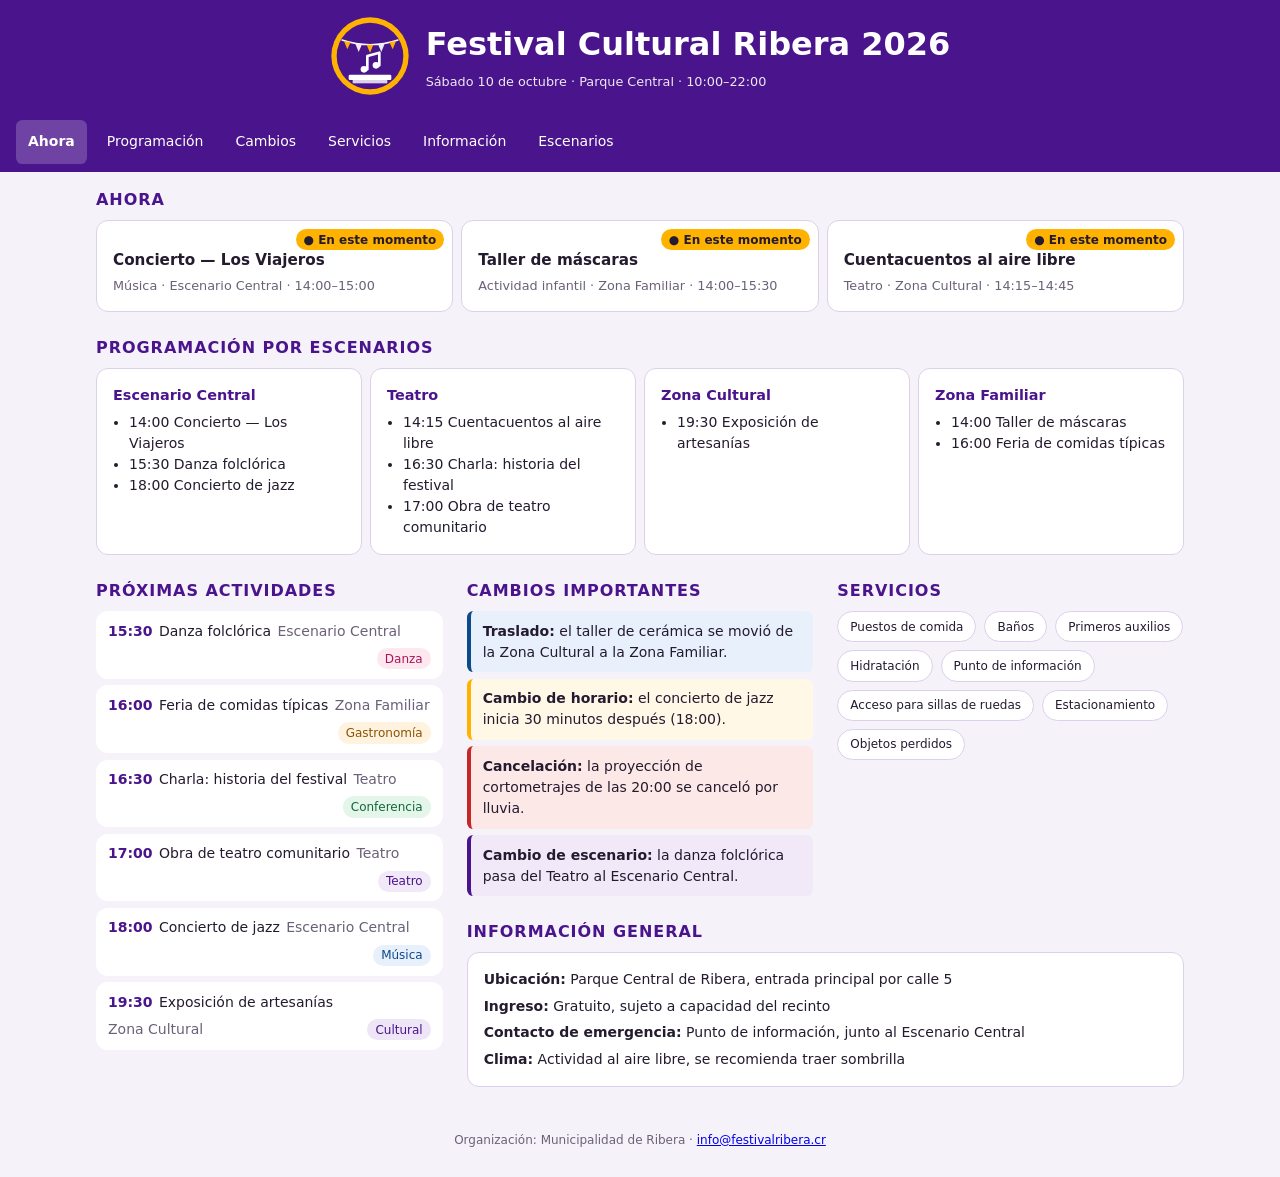
==== commit ed7a8940: "Cambios en readme y agregar imagen en header para caso2" ====
--- a/caso2/index.html
+++ b/caso2/index.html
@@ -8,8 +8,11 @@
 </head>
 <body>
 <header class="cabecera">
-  <h1>Festival Cultural Ribera 2026</h1>
-  <p>Sábado 10 de octubre · Parque Central · 10:00–22:00</p>
+  <img class="cabecera__logo" src="img/logo-festival.svg" alt="" width="120" height="120">
+  <div class="cabecera__texto">
+    <h1>Festival Cultural Ribera 2026</h1>
+    <p>Sábado 10 de octubre · Parque Central · 10:00–22:00</p>
+  </div>
 </header>
 
 <nav class="nav" aria-label="Secciones del festival">
@@ -23,7 +26,7 @@
   </ul>
 </nav>
 
-<main class="contenedor">
+<main id="contenido" class="contenedor">
 
   <section id="ahora" aria-labelledby="t-ahora">
     <h2 id="t-ahora">Ahora</h2>
--- a/caso2/css/estilos.css
+++ b/caso2/css/estilos.css
@@ -36,6 +36,20 @@
 
 img { max-width: 100%; height: auto; }
 
+/* Cabecera con logotipo */
+.cabecera {
+    display: flex;
+    flex-direction: column;
+    align-items: center;
+    gap: var(--espacio-2);
+}
+
+.cabecera__logo {
+    width: 4rem;
+    height: 4rem;
+    flex: 0 0 auto;
+}
+
 .cabecera {
     background: var(--color-primario);
     color: #fff;
@@ -43,7 +57,7 @@
     text-align: center;
 }
 
-.cabecera h1 { margin: 0 0 .25rem; font-size: clamp(1.25rem, 1rem + 1.5vw, 2rem); }
+.cabecera h1 { margin: 0 0 var(--espacio-1); font-size: clamp(1.25rem, 1rem + 1.5vw, 2rem); }
 .cabecera p { margin: 0; opacity: .9; font-size: .8rem; }
 
 /* Nav en Flexbox, sticky para no perderla al hacer scroll */
@@ -57,11 +71,11 @@
 .nav__lista {
     list-style: none;
     margin: 0;
-    padding: .5rem var(--espacio-3);
+    padding: var(--espacio-2) var(--espacio-3);
     display: flex;
     flex-wrap: nowrap;          /* una fila en teléfono */
     overflow-x: auto;           /* scroll interno */
-    gap: .5rem;
+    gap: var(--espacio-2);
     scrollbar-width: none;
 }
 
@@ -136,7 +150,7 @@
     top: .5rem;
     right: .5rem;
     background: var(--color-acento);
-    color: #241b2f;
+    color: var(--color-texto);
     font-size: .75rem;
     font-weight: 700;
     padding: .1rem .5rem;
@@ -271,6 +285,13 @@
     .escenarios { grid-template-columns: repeat(2, 1fr); }
     .servicios li { flex: 0 1 auto; }
      .nav__lista { flex-wrap: wrap; overflow: visible; }   
+    .cabecera {
+        flex-direction: row;
+        justify-content: center;
+        text-align: left;
+        gap: var(--espacio-3);
+    }
+    .cabecera__logo { width: 5rem; height: 5rem; }
 }
 
 /* escritorio (>1024px)  */
